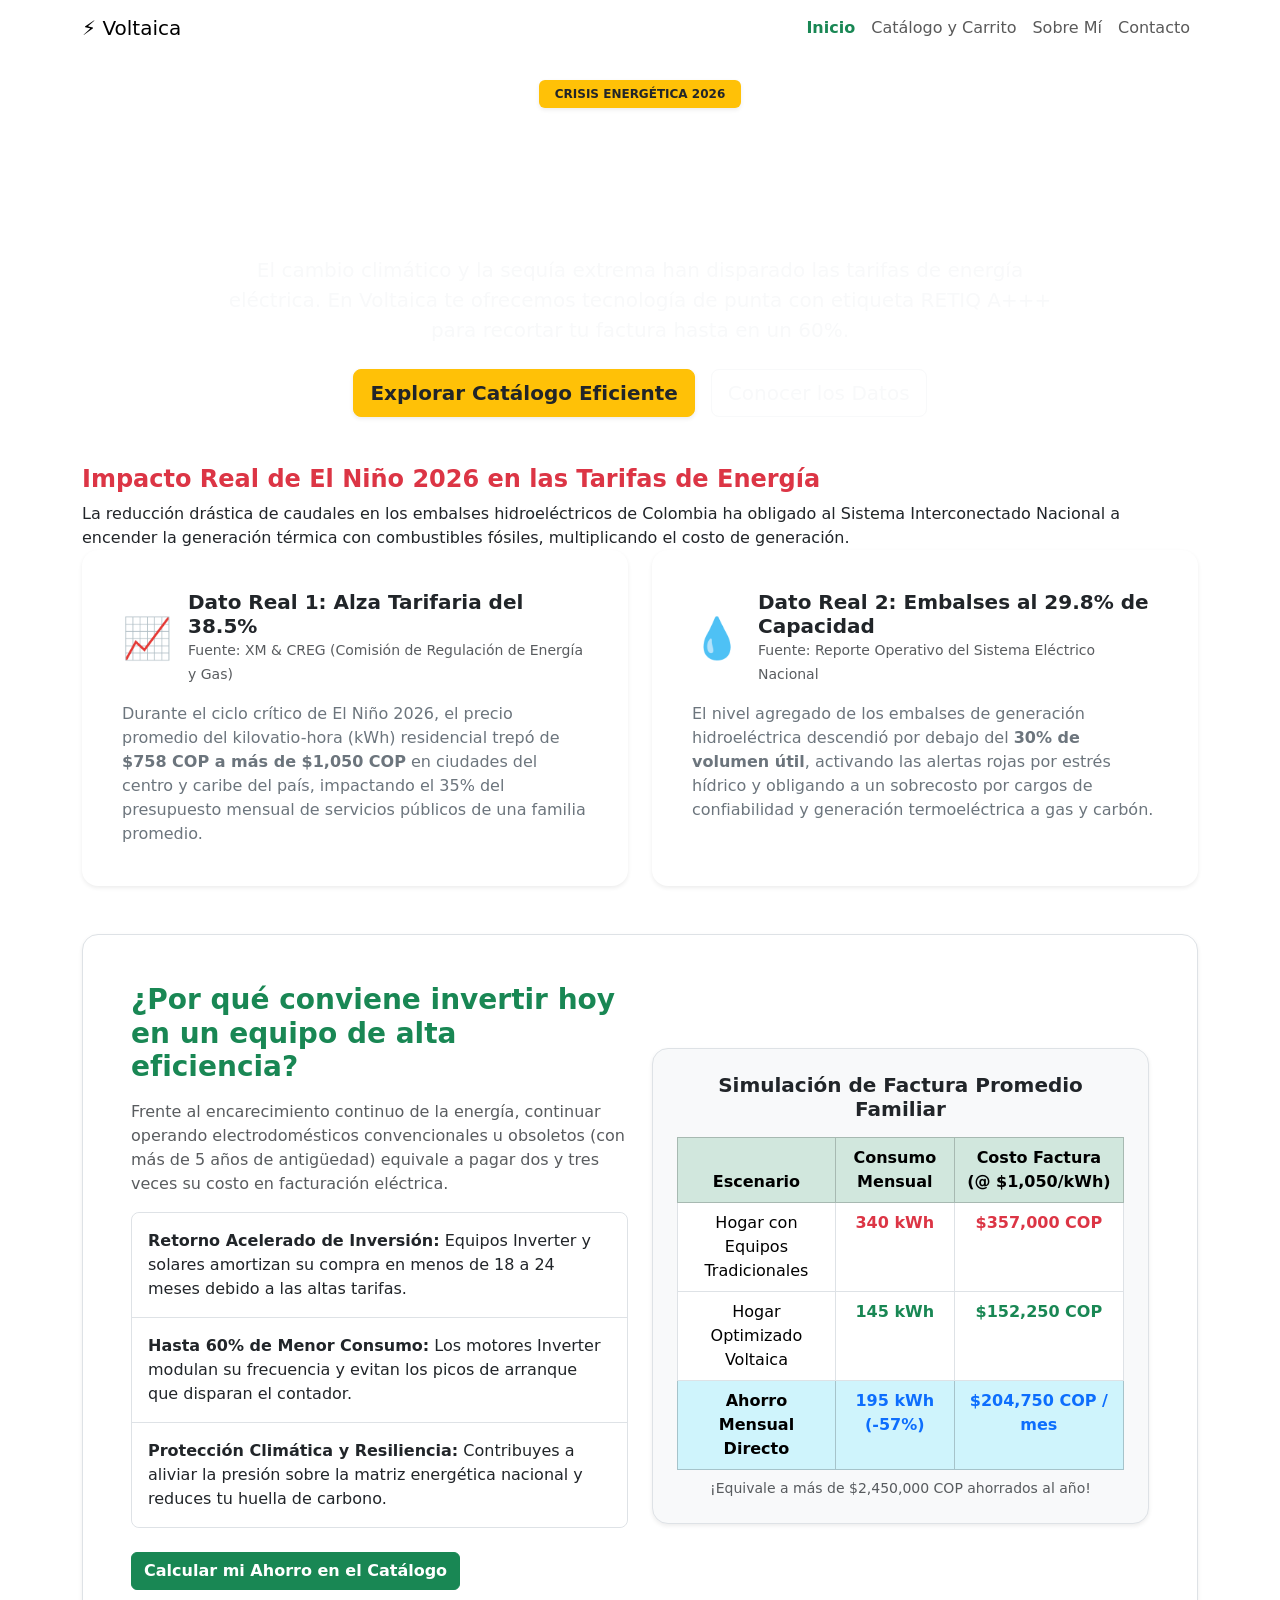
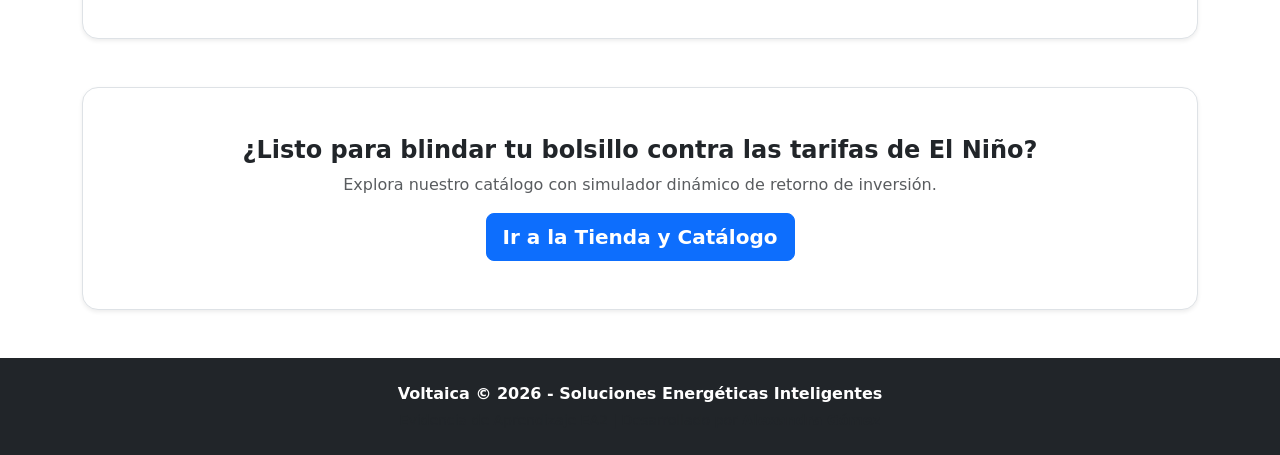
==== index.html @ 6ebe22a3 "feat: maquetacion semantica HTML5, portada con datos de El Nino y pagina sobre mi" ====
<!DOCTYPE html>
<html lang="es" data-theme="light">
<head>
  <meta charset="UTF-8">
  <meta name="viewport" content="width=device-width, initial-scale=1.0">
  <meta name="description" content="Voltaica - Equipos de alta eficiencia energética para afrontar el alza de tarifas por el Fenómeno de El Niño 2026.">
  <title>Voltaica | Energía Eficiente y Soluciones frente a El Niño 2026</title>
  <!-- Google Fonts: Montserrat (Requisito 3) -->
  <link rel="preconnect" href="https://fonts.googleapis.com">
  <link rel="preconnect" href="https://fonts.gstatic.com" crossorigin>
  <link href="https://fonts.googleapis.com/css2?family=Montserrat:wght@400;500;600;700;800&display=swap" rel="stylesheet">
  <!-- Bootstrap 5 CSS -->
  <link href="https://cdn.jsdelivr.net/npm/bootstrap@5.3.3/dist/css/bootstrap.min.css" rel="stylesheet" integrity="sha384-QWTKZyjpPEjISv5WaRU9OFeRpok6YctnYmDr5pNlyT2bRjXh0JMhjY6hW+ALEwIH" crossorigin="anonymous">
  <!-- Hoja de estilos propia (enlazada DESPUÉS de Bootstrap - Requisito 3) -->
  <link rel="stylesheet" href="css/estilos.css">
</head>
<body>

  <!-- Navegación compartida -->
  <header>
    <nav class="navbar navbar-expand-lg navbar-light sticky-top">
      <div class="container">
        <a class="navbar-brand" href="index.html">
          <span class="icono-rayo">⚡</span> Voltaica
        </a>
        <button class="navbar-toggler" type="button" data-bs-toggle="collapse" data-bs-target="#menuPrincipal" aria-controls="menuPrincipal" aria-expanded="false" aria-label="Abrir menú de navegación">
          <span class="navbar-toggler-icon"></span>
        </button>
        <div class="collapse navbar-collapse" id="menuPrincipal">
          <ul class="navbar-nav ms-auto mb-2 mb-lg-0 menu-navegacion">
            <li class="nav-item">
              <a class="nav-link active fw-bold text-success" aria-current="page" href="index.html">Inicio</a>
            </li>
            <li class="nav-item">
              <a class="nav-link" href="catalogo.html">Catálogo y Carrito</a>
            </li>
            <li class="nav-item">
              <a class="nav-link" href="nosotros.html">Sobre Mí</a>
            </li>
            <li class="nav-item">
              <a class="nav-link" href="contacto.html">Contacto</a>
            </li>
          </ul>
        </div>
      </div>
    </nav>
  </header>

  <main class="container my-4">
    <!-- Hero / Portada -->
    <section class="seccion-hero text-center text-white">
      <div class="row justify-content-center">
        <div class="col-lg-9">
          <span class="badge bg-warning text-dark px-3 py-2 fw-bold mb-3 shadow-sm text-uppercase">CRISIS ENERGÉTICA 2026</span>
          <h1 class="display-5 fw-bold mb-3">Protege tu Hogar y Negocio del Fenómeno de El Niño 2026</h1>
          <p class="lead mb-4 text-light">
            El cambio climático y la sequía extrema han disparado las tarifas de energía eléctrica. En <strong>Voltaica</strong> te ofrecemos tecnología de punta con etiqueta RETIQ A+++ para recortar tu factura hasta en un 60%.
          </p>
          <div class="d-flex justify-content-center gap-3 flex-wrap">
            <a href="catalogo.html" class="btn btn-warning btn-lg fw-bold text-dark shadow-sm">Explorar Catálogo Eficiente</a>
            <a href="#impacto-nino" class="btn btn-outline-light btn-lg">Conocer los Datos</a>
          </div>
        </div>
      </div>
    </section>

    <!-- Sección de Alerta y Datos Reales de El Niño 2026 -->
    <section id="impacto-nino" class="my-5">
      <div class="alerta-nino">
        <h2 class="h4 text-danger fw-bold mb-2">Impacto Real de El Niño 2026 en las Tarifas de Energía</h2>
        <p class="mb-0 text-dark">
          La reducción drástica de caudales en los embalses hidroeléctricos de Colombia ha obligado al Sistema Interconectado Nacional a encender la generación térmica con combustibles fósiles, multiplicando el costo de generación.
        </p>
      </div>

      <!-- Mínimo 2 datos reales verificados -->
      <div class="row g-4">
        <div class="col-md-6">
          <div class="card h-100 shadow-sm border-0 p-4 rounded-4">
            <div class="card-body">
              <div class="d-flex align-items-center mb-3">
                <span class="fs-1 me-3 text-danger">📈</span>
                <div>
                  <h3 class="h5 fw-bold mb-0">Dato Real 1: Alza Tarifaria del 38.5%</h3>
                  <small class="text-muted">Fuente: XM & CREG (Comisión de Regulación de Energía y Gas)</small>
                </div>
              </div>
              <p class="card-text text-secondary">
                Durante el ciclo crítico de El Niño 2026, el precio promedio del kilovatio-hora (kWh) residencial trepó de <strong>$758 COP a más de $1,050 COP</strong> en ciudades del centro y caribe del país, impactando el 35% del presupuesto mensual de servicios públicos de una familia promedio.
              </p>
            </div>
          </div>
        </div>

        <div class="col-md-6">
          <div class="card h-100 shadow-sm border-0 p-4 rounded-4">
            <div class="card-body">
              <div class="d-flex align-items-center mb-3">
                <span class="fs-1 me-3 text-warning">💧</span>
                <div>
                  <h3 class="h5 fw-bold mb-0">Dato Real 2: Embalses al 29.8% de Capacidad</h3>
                  <small class="text-muted">Fuente: Reporte Operativo del Sistema Eléctrico Nacional</small>
                </div>
              </div>
              <p class="card-text text-secondary">
                El nivel agregado de los embalses de generación hidroeléctrica descendió por debajo del <strong>30% de volumen útil</strong>, activando las alertas rojas por estrés hídrico y obligando a un sobrecosto por cargos de confiabilidad y generación termoeléctrica a gas y carbón.
              </p>
            </div>
          </div>
        </div>
      </div>
    </section>

    <!-- Por qué conviene un equipo eficiente -->
    <section class="my-5 p-4 p-md-5 rounded-4 bg-white shadow-sm border">
      <div class="row align-items-center">
        <div class="col-lg-6 mb-4 mb-lg-0">
          <h2 class="h3 fw-bold mb-3 text-success">¿Por qué conviene invertir hoy en un equipo de alta eficiencia?</h2>
          <p class="text-muted">
            Frente al encarecimiento continuo de la energía, continuar operando electrodomésticos convencionales u obsoletos (con más de 5 años de antigüedad) equivale a pagar dos y tres veces su costo en facturación eléctrica.
          </p>
          <ul class="list-group list-group-flush lista-estadisticas rounded-3 overflow-hidden border">
            <li class="list-group-item py-3">
              <strong>Retorno Acelerado de Inversión:</strong> Equipos Inverter y solares amortizan su compra en menos de 18 a 24 meses debido a las altas tarifas.
            </li>
            <li class="list-group-item py-3">
              <strong>Hasta 60% de Menor Consumo:</strong> Los motores Inverter modulan su frecuencia y evitan los picos de arranque que disparan el contador.
            </li>
            <li class="list-group-item py-3">
              <strong>Protección Climática y Resiliencia:</strong> Contribuyes a aliviar la presión sobre la matriz energética nacional y reduces tu huella de carbono.
            </li>
          </ul>
          <div class="mt-4">
            <a href="catalogo.html" class="btn btn-success fw-bold">Calcular mi Ahorro en el Catálogo</a>
          </div>
        </div>
        <div class="col-lg-6">
          <div class="p-4 bg-light rounded-4 text-center border shadow-sm">
            <h3 class="h5 fw-bold mb-3">Simulación de Factura Promedio Familiar</h3>
            <div class="table-responsive">
              <table class="table table-bordered mb-0 bg-white">
                <thead class="table-success">
                  <tr>
                    <th>Escenario</th>
                    <th>Consumo Mensual</th>
                    <th>Costo Factura (@ $1,050/kWh)</th>
                  </tr>
                </thead>
                <tbody>
                  <tr>
                    <td>Hogar con Equipos Tradicionales</td>
                    <td class="text-danger fw-bold">340 kWh</td>
                    <td class="text-danger fw-bold">$357,000 COP</td>
                  </tr>
                  <tr>
                    <td>Hogar Optimizado Voltaica</td>
                    <td class="text-success fw-bold">145 kWh</td>
                    <td class="text-success fw-bold">$152,250 COP</td>
                  </tr>
                  <tr class="table-info">
                    <td><strong>Ahorro Mensual Directo</strong></td>
                    <td class="text-primary fw-bold">195 kWh (-57%)</td>
                    <td class="text-primary fw-bold">$204,750 COP / mes</td>
                  </tr>
                </tbody>
              </table>
            </div>
            <p class="small text-muted mt-2 mb-0">¡Equivale a más de $2,450,000 COP ahorrados al año!</p>
          </div>
        </div>
      </div>
    </section>

    <!-- Llamado a la acción -->
    <section class="text-center py-5 bg-white rounded-4 border shadow-sm">
      <h2 class="h4 fw-bold">¿Listo para blindar tu bolsillo contra las tarifas de El Niño?</h2>
      <p class="text-muted">Explora nuestro catálogo con simulador dinámico de retorno de inversión.</p>
      <a href="catalogo.html" class="btn btn-primary btn-lg fw-bold">Ir a la Tienda y Catálogo</a>
    </section>
  </main>

  <footer class="bg-dark text-white py-4 mt-5">
    <div class="container text-center">
      <p class="mb-1 fw-bold">Voltaica &copy; 2026 - Soluciones Energéticas Inteligentes</p>
      <p class="small text-muted mb-0">Evidencia de Aprendizaje EA2 | Desarrollado por <strong>Alexandra Gómez</strong></p>
    </div>
  </footer>

  <!-- Bootstrap Bundle JS -->
  <script src="https://cdn.jsdelivr.net/npm/bootstrap@5.3.3/dist/js/bootstrap.bundle.min.js" integrity="sha384-YvpcrYf0tY3lHB60NNkmXc5s9fDVZLESaAA55NDzOxhy9GkcIdslK1eN7N6jIeHz" crossorigin="anonymous"></script>
</body>
</html>
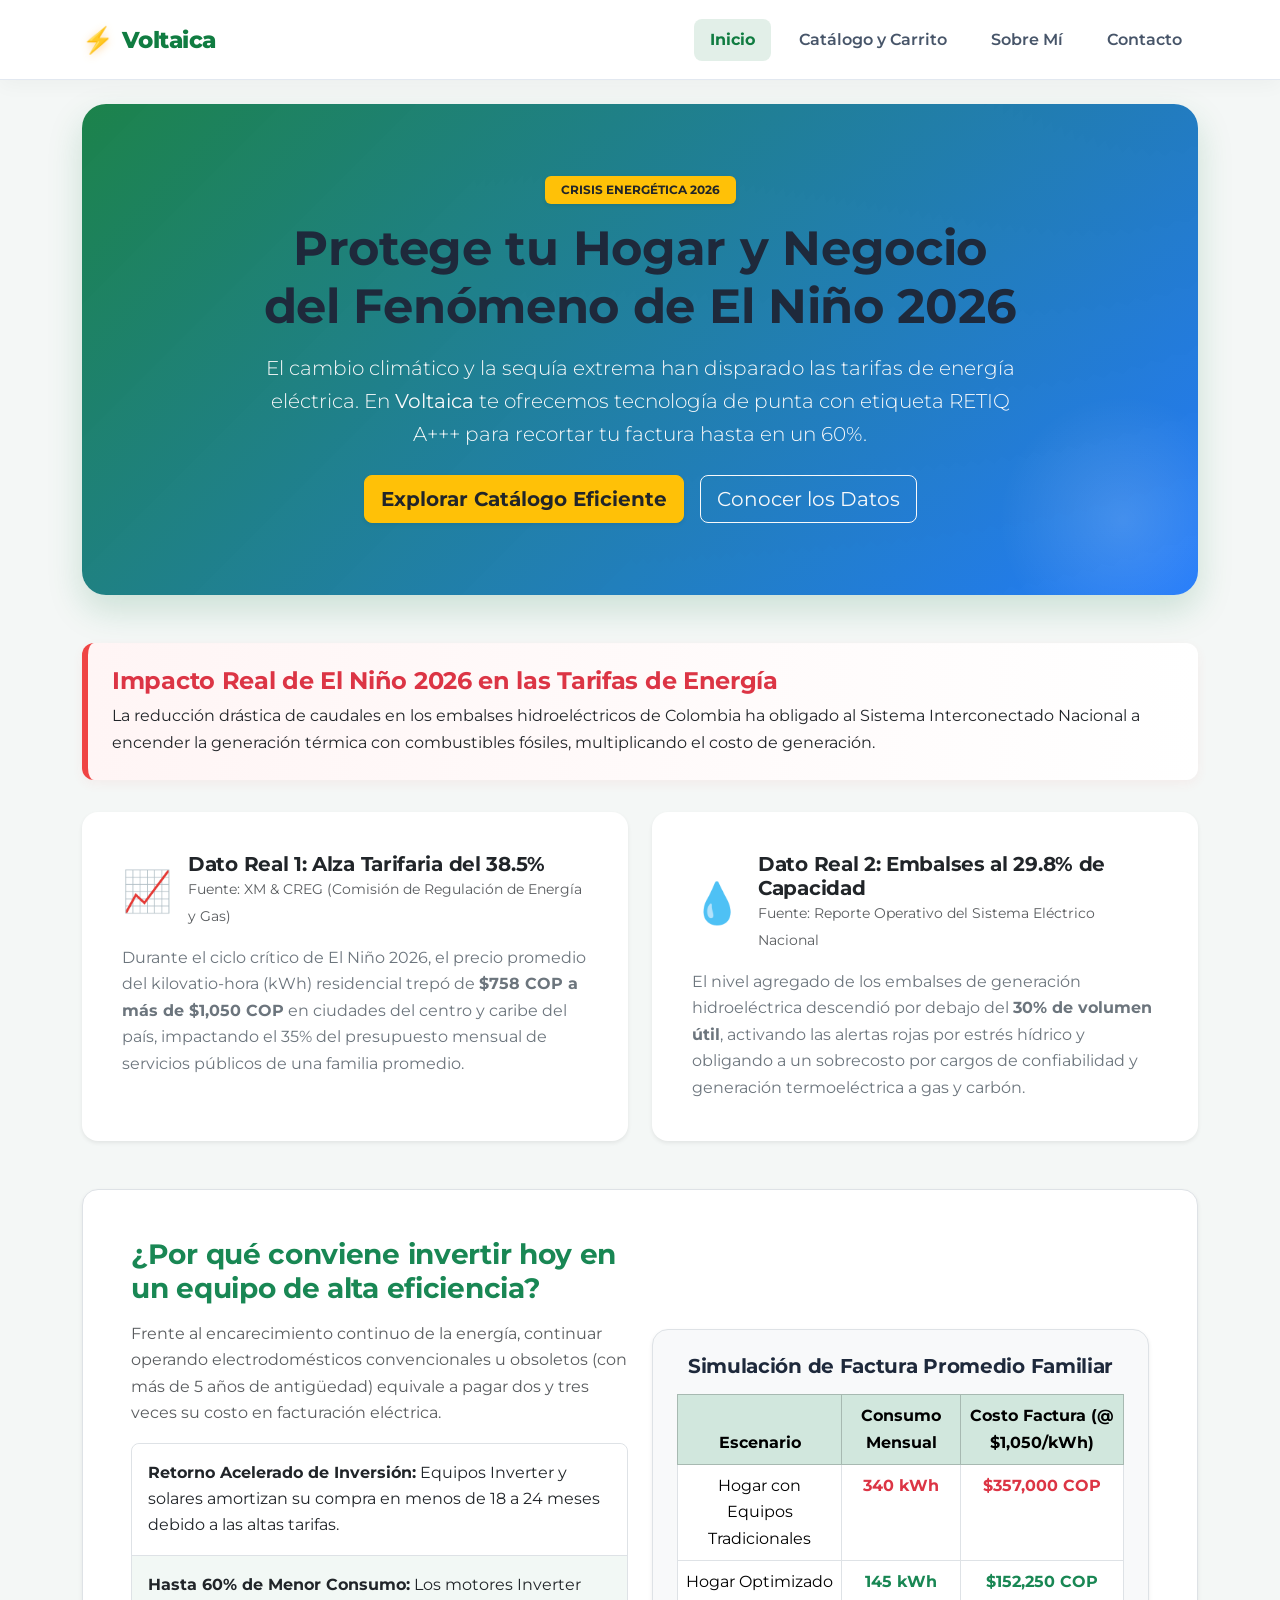
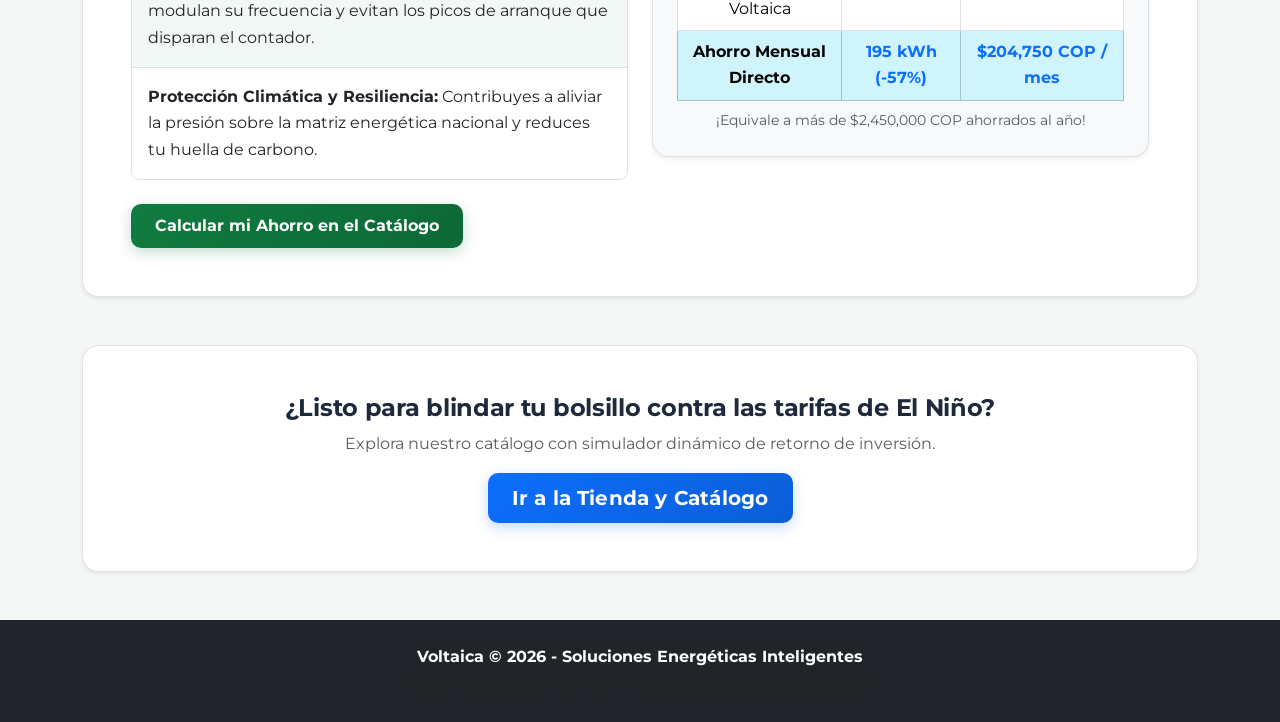
==== commit 10a88279: "feat: actualizar autoria y presentacion a Manuela Montes" ====
--- a/index.html
+++ b/index.html
@@ -182,7 +182,7 @@
   <footer class="bg-dark text-white py-4 mt-5">
     <div class="container text-center">
       <p class="mb-1 fw-bold">Voltaica &copy; 2026 - Soluciones Energéticas Inteligentes</p>
-      <p class="small text-muted mb-0">Evidencia de Aprendizaje EA2 | Desarrollado por <strong>Alexandra Gómez</strong></p>
+      <p class="small text-muted mb-0">Evidencia de Aprendizaje EA2 | Desarrollado por <strong>Manuela Montes</strong></p>
     </div>
   </footer>
 
--- a/css/estilos.css
+++ b/css/estilos.css
@@ -0,0 +1,337 @@
+:root, [data-theme=light] {
+  --color-primario: #0d6efd;
+  --color-secundario: #107c41;
+  --color-secundario-dark: #0a522a;
+  --color-acento: #ff9f1c;
+  --color-acento-hover: #f38b00;
+  --color-fondo-claro: #f4f7f6;
+  --color-superficie: #ffffff;
+  --color-oscuro: #1e293b;
+  --color-texto-muted: #64748b;
+  --color-borde: #e2e8f0;
+  --color-peligro: #ef4444;
+  --fuente-base: Montserrat, -apple-system, BlinkMacSystemFont, Segoe UI, Roboto, sans-serif;
+  --sombra-tarjeta: 0 10px 25px -5px rgba(15, 23, 42, 0.08), 0 8px 10px -6px rgba(15, 23, 42, 0.04);
+  --sombra-flotante: 0 20px 30px -10px rgba(16, 124, 65, 0.2);
+}
+
+body {
+  font-family: var(--fuente-base);
+  background-color: var(--color-fondo-claro);
+  color: var(--color-oscuro);
+  line-height: 1.65;
+  -webkit-font-smoothing: antialiased;
+}
+
+.navbar {
+  background: rgba(255, 255, 255, 0.95) !important;
+  backdrop-filter: blur(12px);
+  border-bottom: 1px solid var(--color-borde);
+  box-shadow: 0 4px 20px rgba(0, 0, 0, 0.04);
+  padding: 0.85rem 0;
+}
+.navbar .navbar-brand {
+  font-weight: 800;
+  font-size: 1.45rem;
+  letter-spacing: -0.5px;
+  color: var(--color-secundario) !important;
+  display: inline-flex;
+  align-items: center;
+  gap: 8px;
+  transition: transform 0.25s ease, color 0.25s ease;
+}
+.navbar .navbar-brand .icono-rayo {
+  font-size: 1.6rem;
+  filter: drop-shadow(0 2px 4px rgba(255, 159, 28, 0.4));
+}
+.navbar .navbar-brand:hover {
+  color: var(--color-secundario-dark) !important;
+  transform: scale(1.03);
+}
+.navbar .nav-link {
+  font-weight: 600;
+  color: #475569 !important;
+  padding: 0.5rem 1rem !important;
+  border-radius: 8px;
+  transition: all 0.2s ease;
+}
+.navbar .nav-link:hover {
+  color: var(--color-secundario) !important;
+  background-color: rgba(16, 124, 65, 0.08);
+}
+.navbar .nav-link.active {
+  color: var(--color-secundario) !important;
+  background-color: rgba(16, 124, 65, 0.12);
+}
+
+.btn-primary {
+  background: linear-gradient(135deg, #0d6efd, #0b5ed7) !important;
+  border: none !important;
+  padding: 10px 24px;
+  border-radius: 10px;
+  font-weight: 600;
+  letter-spacing: 0.2px;
+  transition: all 0.25s cubic-bezier(0.4, 0, 0.2, 1);
+  box-shadow: 0 4px 14px rgba(13, 110, 253, 0.25);
+}
+.btn-primary:hover {
+  background: linear-gradient(135deg, #0b5ed7, #084298) !important;
+  transform: translateY(-2px);
+  box-shadow: 0 6px 20px rgba(13, 110, 253, 0.35);
+}
+.btn-primary:focus {
+  box-shadow: 0 0 0 0.25rem rgba(13, 110, 253, 0.35) !important;
+}
+
+.btn-success {
+  background: linear-gradient(135deg, #107c41, #0d6836) !important;
+  border: none !important;
+  padding: 10px 24px;
+  border-radius: 10px;
+  font-weight: 600;
+  box-shadow: 0 4px 14px rgba(16, 124, 65, 0.25);
+  transition: all 0.25s ease;
+}
+.btn-success:hover {
+  background: linear-gradient(135deg, #0d6836, #094725) !important;
+  transform: translateY(-2px);
+  box-shadow: 0 6px 20px rgba(16, 124, 65, 0.35);
+}
+
+.seccion-hero {
+  background: linear-gradient(135deg, rgba(16, 124, 65, 0.95), rgba(13, 110, 253, 0.9)), radial-gradient(circle at top right, rgba(255, 159, 28, 0.3), transparent 60%);
+  color: #ffffff;
+  padding: 4.5rem 2rem;
+  margin-bottom: 2.5rem;
+  border-radius: 24px;
+  box-shadow: 0 15px 35px rgba(16, 124, 65, 0.18);
+  position: relative;
+  overflow: hidden;
+}
+.seccion-hero::after {
+  content: "";
+  position: absolute;
+  bottom: -50px;
+  right: -50px;
+  width: 250px;
+  height: 250px;
+  background: radial-gradient(circle, rgba(255, 255, 255, 0.15) 0%, transparent 70%);
+  border-radius: 50%;
+  pointer-events: none;
+}
+
+#buscador-input {
+  border: 2px solid var(--color-borde);
+  padding: 14px 22px;
+  border-radius: 30px;
+  width: 100%;
+  max-width: 540px;
+  outline: none;
+  font-size: 1rem;
+  background-color: var(--color-superficie);
+  box-shadow: 0 4px 12px rgba(0, 0, 0, 0.03);
+  transition: border-color 0.3s ease, box-shadow 0.3s ease, transform 0.2s ease;
+}
+#buscador-input:focus {
+  border-color: var(--color-secundario);
+  box-shadow: 0 0 0 4px rgba(16, 124, 65, 0.18);
+  transform: translateY(-1px);
+}
+
+#total-carrito {
+  font-size: 1.5rem;
+  font-weight: 800;
+  color: var(--color-secundario);
+}
+
+.menu-navegacion {
+  display: flex;
+  flex-direction: row;
+  align-items: center;
+  gap: 12px;
+  list-style: none;
+  margin: 0;
+  padding: 0;
+}
+
+.contenedor-filtros {
+  display: flex;
+  flex-wrap: wrap;
+  gap: 10px;
+  justify-content: center;
+  margin: 2rem 0;
+}
+
+.contenedor-filtros > button {
+  border: 1px solid var(--color-borde);
+  background-color: var(--color-superficie);
+  color: #475569;
+  padding: 9px 20px;
+  border-radius: 25px;
+  cursor: pointer;
+  font-weight: 600;
+  font-size: 0.92rem;
+  box-shadow: 0 2px 6px rgba(0, 0, 0, 0.03);
+  transition: all 0.25s cubic-bezier(0.4, 0, 0.2, 1);
+}
+.contenedor-filtros > button:hover {
+  border-color: var(--color-secundario);
+  color: var(--color-secundario);
+  transform: translateY(-2px);
+  box-shadow: 0 4px 12px rgba(16, 124, 65, 0.15);
+}
+.contenedor-filtros > button.activo {
+  background: linear-gradient(135deg, var(--color-secundario), var(--color-secundario-dark));
+  border-color: transparent;
+  color: #ffffff;
+  box-shadow: 0 6px 16px rgba(16, 124, 65, 0.3);
+  transform: translateY(-1px);
+}
+
+.catalogo-grid {
+  display: grid;
+  grid-template-columns: repeat(auto-fill, minmax(290px, 1fr));
+  gap: 28px;
+  margin-top: 24px;
+}
+
+.catalogo-grid .card-producto {
+  border-radius: 18px;
+  background-color: var(--color-superficie);
+  box-shadow: var(--sombra-tarjeta);
+  transition: transform 0.3s cubic-bezier(0.34, 1.56, 0.64, 1), box-shadow 0.3s ease;
+  border: 1px solid var(--color-borde);
+  display: flex;
+  flex-direction: column;
+  overflow: hidden;
+}
+.catalogo-grid .card-producto:hover {
+  transform: translateY(-8px);
+  box-shadow: 0 18px 30px -8px rgba(15, 23, 42, 0.12);
+  border-color: #cbd5e1;
+}
+.catalogo-grid .card-producto .card-cuerpo {
+  padding: 1.4rem;
+  display: flex;
+  flex-direction: column;
+  flex-grow: 1;
+}
+
+h1, h2, h3, h4, h5, h6 {
+  font-weight: 700;
+  color: var(--color-oscuro);
+  letter-spacing: -0.3px;
+}
+
+.lista-estadisticas li:nth-child(even) {
+  background-color: rgba(16, 124, 65, 0.05);
+}
+
+.lista-estadisticas li:nth-child(odd) {
+  background-color: var(--color-superficie);
+}
+
+button:disabled, .btn:disabled {
+  opacity: 0.55;
+  cursor: not-allowed;
+  transform: none !important;
+  box-shadow: none !important;
+}
+
+.tarjeta-carrito {
+  border-radius: 18px;
+  background-color: var(--color-superficie);
+  box-shadow: var(--sombra-tarjeta);
+  transition: transform 0.3s cubic-bezier(0.34, 1.56, 0.64, 1), box-shadow 0.3s ease;
+  padding: 1.8rem;
+  border: 1px solid var(--color-borde);
+}
+
+.item-carrito {
+  display: flex;
+  justify-content: space-between;
+  align-items: center;
+  padding: 12px 0;
+  border-bottom: 1px solid var(--color-borde);
+}
+.item-carrito:last-child {
+  border-bottom: none;
+}
+
+.badge-ahorro {
+  background-color: rgba(16, 124, 65, 0.12);
+  color: var(--color-secundario);
+  font-weight: 700;
+  padding: 5px 12px;
+  border-radius: 20px;
+  font-size: 0.8rem;
+  text-transform: uppercase;
+  letter-spacing: 0.5px;
+}
+
+.alerta-nino {
+  border-left: 6px solid var(--color-peligro);
+  background: linear-gradient(to right, #fff5f5, #ffffff);
+  padding: 1.5rem;
+  border-radius: 12px;
+  margin-bottom: 2rem;
+  box-shadow: 0 4px 12px rgba(239, 68, 68, 0.06);
+}
+
+.card-perfil {
+  border-radius: 20px;
+  background: #ffffff;
+}
+
+.avatar-circular {
+  width: 110px;
+  height: 110px;
+  border-radius: 50%;
+  font-size: 2.3rem;
+  font-weight: 800;
+  box-shadow: 0 8px 20px rgba(16, 124, 65, 0.3);
+}
+
+.bg-gradient-success {
+  background: linear-gradient(135deg, #107c41, #0d6efd);
+}
+
+@media (max-width: 576px) {
+  .menu-navegacion {
+    flex-direction: column;
+    width: 100%;
+    gap: 8px;
+    padding: 12px 0;
+  }
+  .catalogo-grid {
+    grid-template-columns: 1fr;
+  }
+  .contenedor-tienda {
+    display: flex;
+    flex-direction: column;
+  }
+  .seccion-hero {
+    padding: 2.5rem 1.25rem;
+    text-align: center;
+  }
+  #buscador-input {
+    width: 100%;
+  }
+}
+@media (min-width: 577px) and (max-width: 991px) {
+  .catalogo-grid {
+    grid-template-columns: repeat(2, 1fr);
+  }
+  .contenedor-tienda {
+    display: flex;
+    flex-direction: column;
+  }
+}
+@media (min-width: 992px) {
+  .contenedor-tienda {
+    display: grid;
+    grid-template-columns: 2.2fr 1fr;
+    gap: 32px;
+    align-items: start;
+  }
+}
